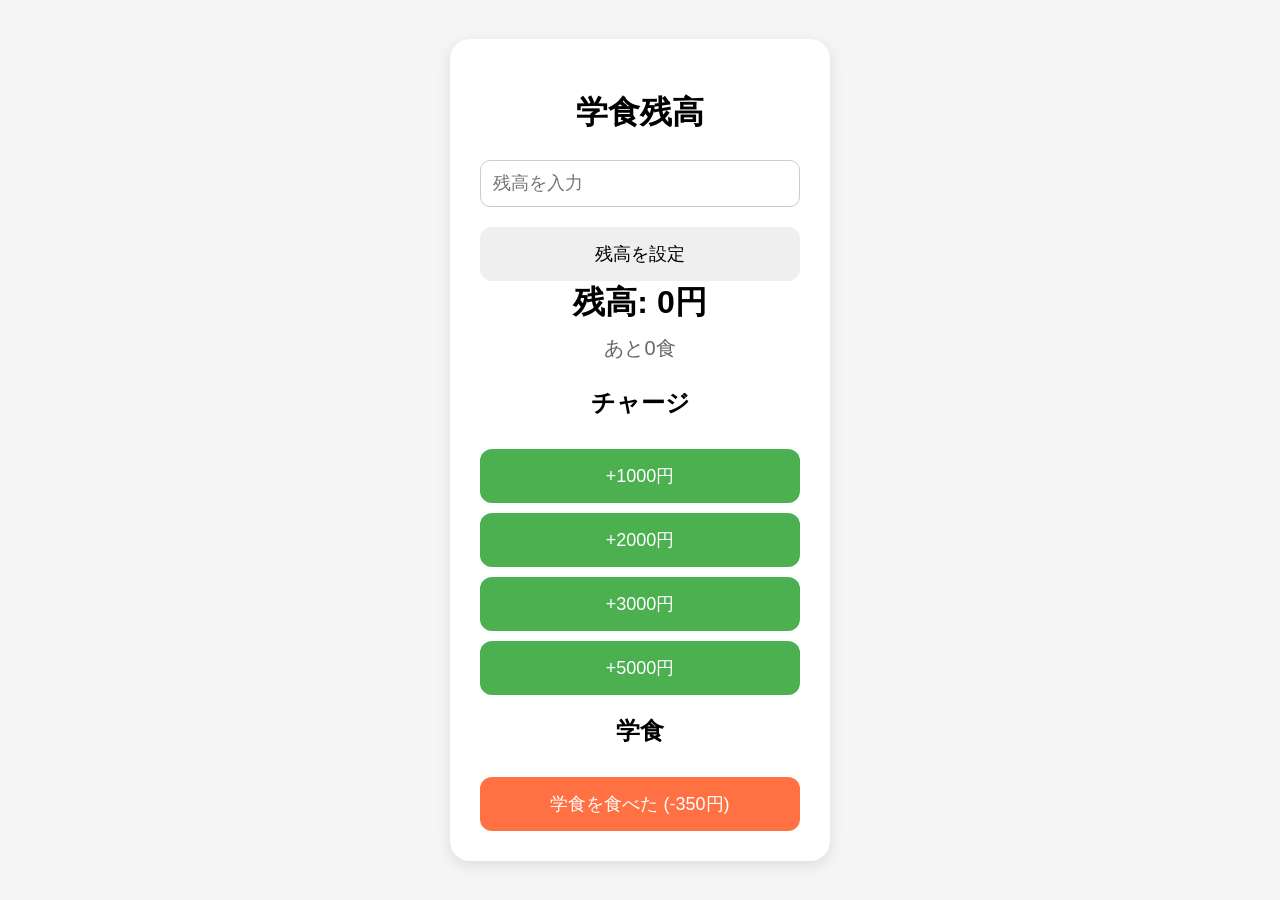
==== index.html @ 77191c73 "Add files via upload" ====
<!DOCTYPE html>
<html lang="ja">

<head>
  <meta charset="UTF-8">
  <meta name="viewport" content="width=device-width, initial-scale=1.0">
  <title>学食残高チェッカー</title>

  <link rel="stylesheet" href="style.css">
</head>

<body>

  <div class="container">

    <h1>学食残高</h1>

    <input
      type="number"
      id="inputBalance"
      placeholder="残高を入力"
    >

    <button onclick="setBalance()">
      残高を設定
    </button>

    <div class="balance" id="balance">
      残高: 0円
    </div>

    <div class="meal-count" id="meal">
      あと0食
    </div>

    <h2>チャージ</h2>

    <button class="charge-button" onclick="charge(1000)">
      +1000円
    </button>

    <button class="charge-button" onclick="charge(2000)">
      +2000円
    </button>

    <button class="charge-button" onclick="charge(3000)">
      +3000円
    </button>

    <button class="charge-button" onclick="charge(5000)">
      +5000円
    </button>

    <h2>学食</h2>

    <button class="meal-button" onclick="eatMeal()">
      学食を食べた (-350円)
    </button>

  </div>

  <script src="script.js"></script>

</body>
</html>
---- style.css ----
body {
  font-family: sans-serif;
  background-color: #f5f5f5;

  display: flex;
  justify-content: center;
  align-items: center;

  height: 100vh;
  margin: 0;
}

.container {

  background: white;

  width: 320px;

  padding: 30px;

  border-radius: 20px;

  box-shadow: 0 4px 15px rgba(0,0,0,0.1);

  text-align: center;
}

h1 {
  margin-bottom: 25px;
}

.balance {
  font-size: 32px;
  font-weight: bold;

  margin-bottom: 10px;
}

.meal-count {
  font-size: 20px;

  color: #666;

  margin-bottom: 25px;
}

button {

  width: 100%;

  padding: 15px;

  margin-top: 10px;

  font-size: 18px;

  border: none;

  border-radius: 12px;

  cursor: pointer;

  transition: 0.2s;
}

button:hover {
  transform: scale(1.02);
}

.charge-button {
  background-color: #4caf50;
  color: white;
}

.meal-button {
  background-color: #ff7043;
  color: white;
}

input {

  width: 100%;

  padding: 12px;

  font-size: 18px;

  margin-bottom: 10px;

  border-radius: 10px;

  border: 1px solid #ccc;

  box-sizing: border-box;
}
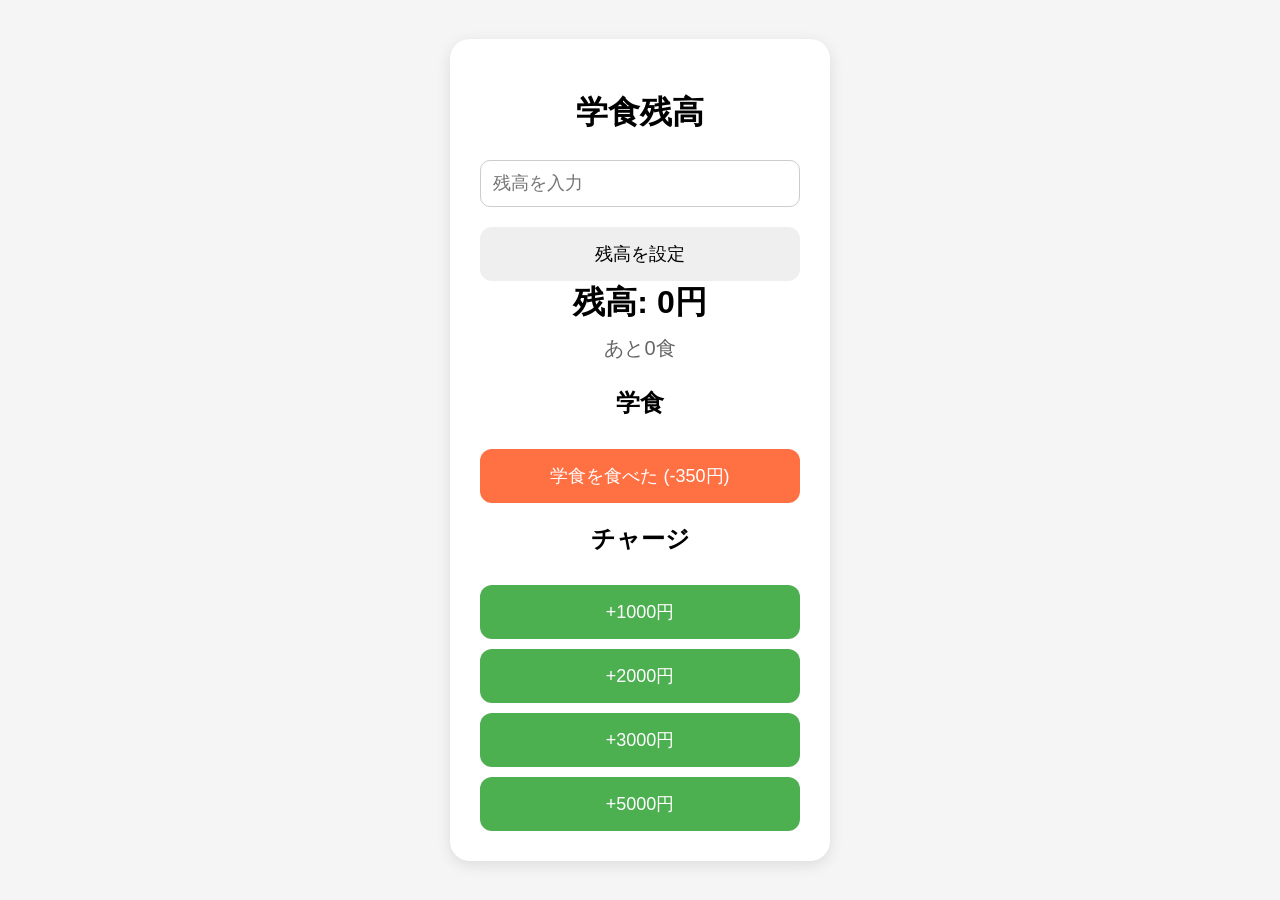
==== commit da018f64: "Add files via upload" ====
--- a/index.html
+++ b/index.html
@@ -33,29 +33,30 @@
       あと0食
     </div>
 
-    <h2>チャージ</h2>
 
-    <button class="charge-button" onclick="charge(1000)">
-      +1000円
-    </button>
+ <h2>学食</h2>
 
-    <button class="charge-button" onclick="charge(2000)">
-      +2000円
-    </button>
+<button class="meal-button" onclick="eatMeal()">
+  学食を食べた (-350円)
+</button>
 
-    <button class="charge-button" onclick="charge(3000)">
-      +3000円
-    </button>
+<h2>チャージ</h2>
 
-    <button class="charge-button" onclick="charge(5000)">
-      +5000円
-    </button>
+<button class="charge-button" onclick="charge(1000)">
+  +1000円
+</button>
 
-    <h2>学食</h2>
+<button class="charge-button" onclick="charge(2000)">
+  +2000円
+</button>
 
-    <button class="meal-button" onclick="eatMeal()">
-      学食を食べた (-350円)
-    </button>
+<button class="charge-button" onclick="charge(3000)">
+  +3000円
+</button>
+
+<button class="charge-button" onclick="charge(5000)">
+  +5000円
+</button>
 
   </div>
 
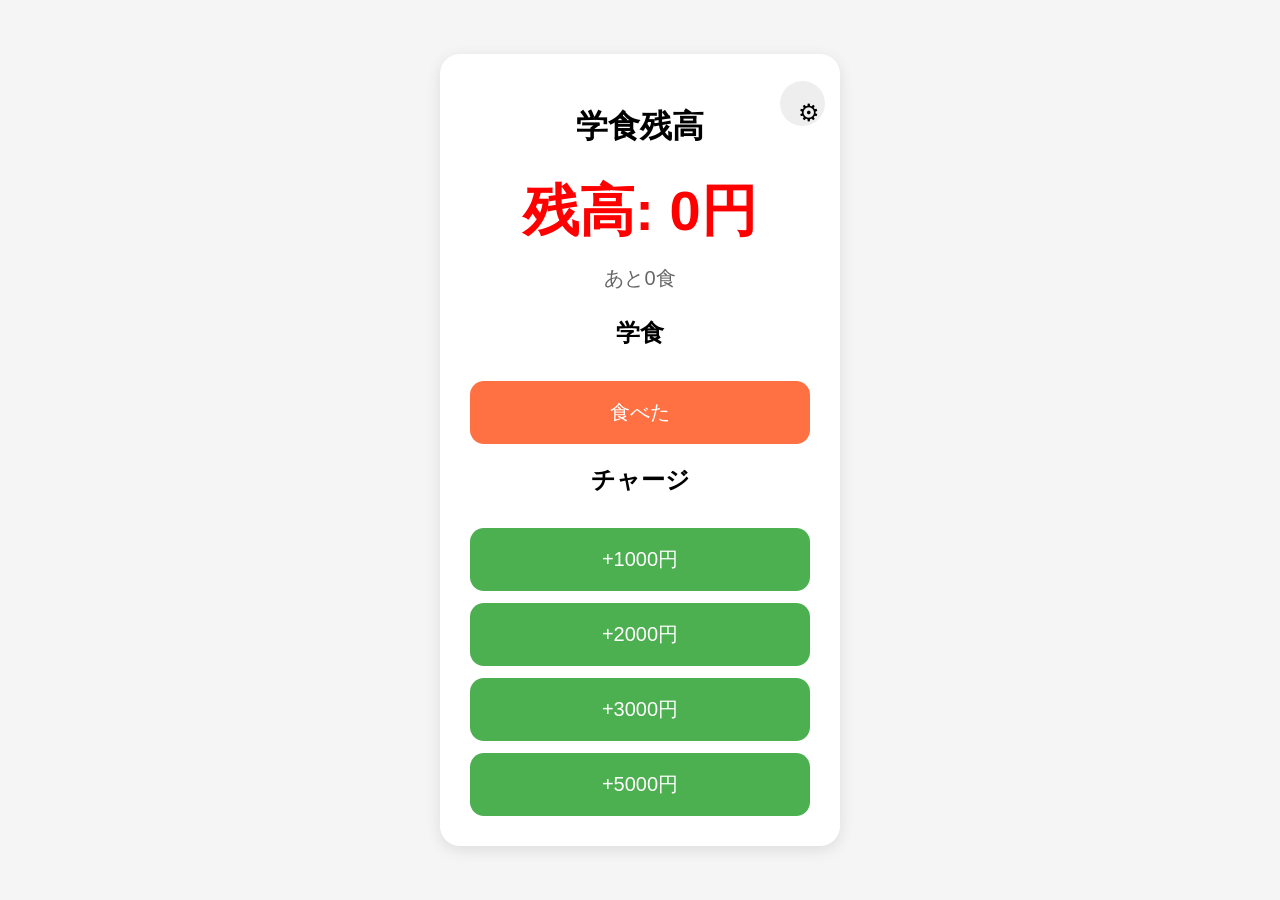
==== commit fcd4b81f: "Add files via upload" ====
--- a/index.html
+++ b/index.html
@@ -5,6 +5,8 @@
   <meta charset="UTF-8">
   <meta name="viewport" content="width=device-width, initial-scale=1.0">
   <title>学食残高チェッカー</title>
+<link rel="manifest" href="manifest.json">
+
 
   <link rel="stylesheet" href="style.css">
 </head>
@@ -13,17 +15,17 @@
 
   <div class="container">
 
+<button
+  class="settings-button"
+  onclick="location.href='setting.html'"
+>
+  ⚙
+</button>
+
+
     <h1>学食残高</h1>
 
-    <input
-      type="number"
-      id="inputBalance"
-      placeholder="残高を入力"
-    >
-
-    <button onclick="setBalance()">
-      残高を設定
-    </button>
+    
 
     <div class="balance" id="balance">
       残高: 0円
@@ -37,7 +39,7 @@
  <h2>学食</h2>
 
 <button class="meal-button" onclick="eatMeal()">
-  学食を食べた (-350円)
+  食べた 
 </button>
 
 <h2>チャージ</h2>
--- a/style.css
+++ b/style.css
@@ -1,65 +1,56 @@
+
+/* ===== 全体 ===== */
 body {
   font-family: sans-serif;
   background-color: #f5f5f5;
-
   display: flex;
   justify-content: center;
   align-items: center;
-
   height: 100vh;
   margin: 0;
 }
 
+/* ===== メインコンテナ ===== */
 .container {
-
+  position: relative;
   background: white;
-
-  width: 320px;
-
+  width: 90%;
+  max-width: 340px;
   padding: 30px;
-
   border-radius: 20px;
-
   box-shadow: 0 4px 15px rgba(0,0,0,0.1);
-
   text-align: center;
 }
 
+/* ===== タイトル ===== */
 h1 {
   margin-bottom: 25px;
 }
 
+/* ===== 残高表示 ===== */
 .balance {
-  font-size: 32px;
+  font-size: 56px;
   font-weight: bold;
-
-  margin-bottom: 10px;
+  margin: 25px 0 15px;
+  color: #222;
 }
 
+/* ===== 食事回数 ===== */
 .meal-count {
   font-size: 20px;
-
   color: #666;
-
   margin-bottom: 25px;
 }
 
+/* ===== ボタン共通 ===== */
 button {
-
   width: 100%;
-
-  padding: 15px;
-
-  margin-top: 10px;
-
-  font-size: 18px;
-
+  padding: 18px;
+  margin-top: 12px;
+  font-size: 20px;
   border: none;
-
-  border-radius: 12px;
-
+  border-radius: 14px;
   cursor: pointer;
-
   transition: 0.2s;
 }
 
@@ -67,29 +58,55 @@
   transform: scale(1.02);
 }
 
+/* ===== チャージボタン ===== */
 .charge-button {
   background-color: #4caf50;
   color: white;
 }
 
+/* ===== 食べたボタン ===== */
 .meal-button {
   background-color: #ff7043;
   color: white;
 }
 
-input {
+/* ===== 設定ボタン（右上） ===== */
+.settings-button {
+  position: absolute;
+  top: 15px;
+  right: 15px;
+  width: 45px;
+  height: 45px;
+  border-radius: 50%;
+  border: none;
+  background: #eee;
+  font-size: 24px;
+}
 
-  width: 100%;
+/* ===== 設定トグル ===== */
+.toggle {
+  display: flex;
+  align-items: center;
+  justify-content: flex-start;
+  gap: 12px;
+  font-size: 20px;
+  margin: 20px 0;
+}
 
-  padding: 12px;
+/* チェックボックス拡大 */
+input[type="checkbox"] {
+  transform: scale(1.6);
+  margin: 0;
+}
 
+/* ===== 警告表示（使うなら） ===== */
+#warning {
+  color: red;
   font-size: 18px;
+  font-weight: bold;
+  margin-top: 10px;
+}
 
-  margin-bottom: 10px;
 
-  border-radius: 10px;
 
-  border: 1px solid #ccc;
 
-  box-sizing: border-box;
-}
